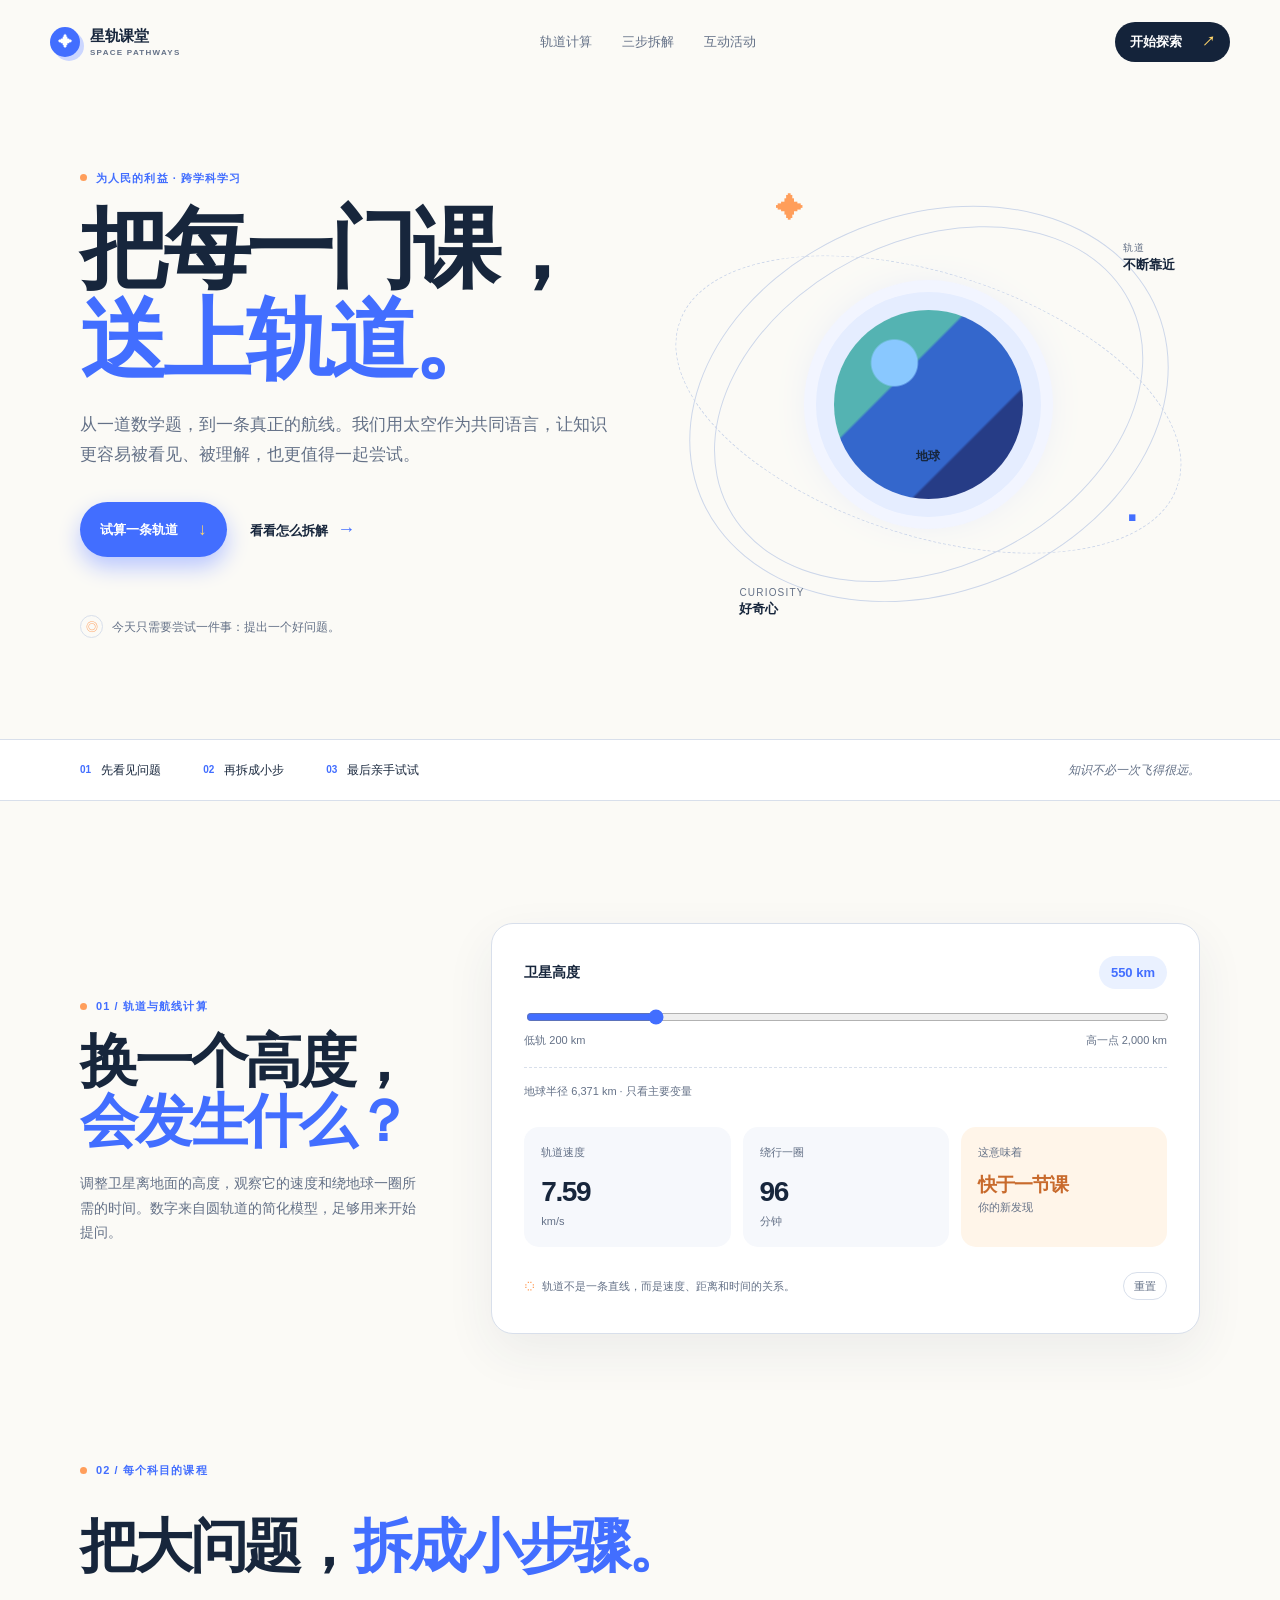
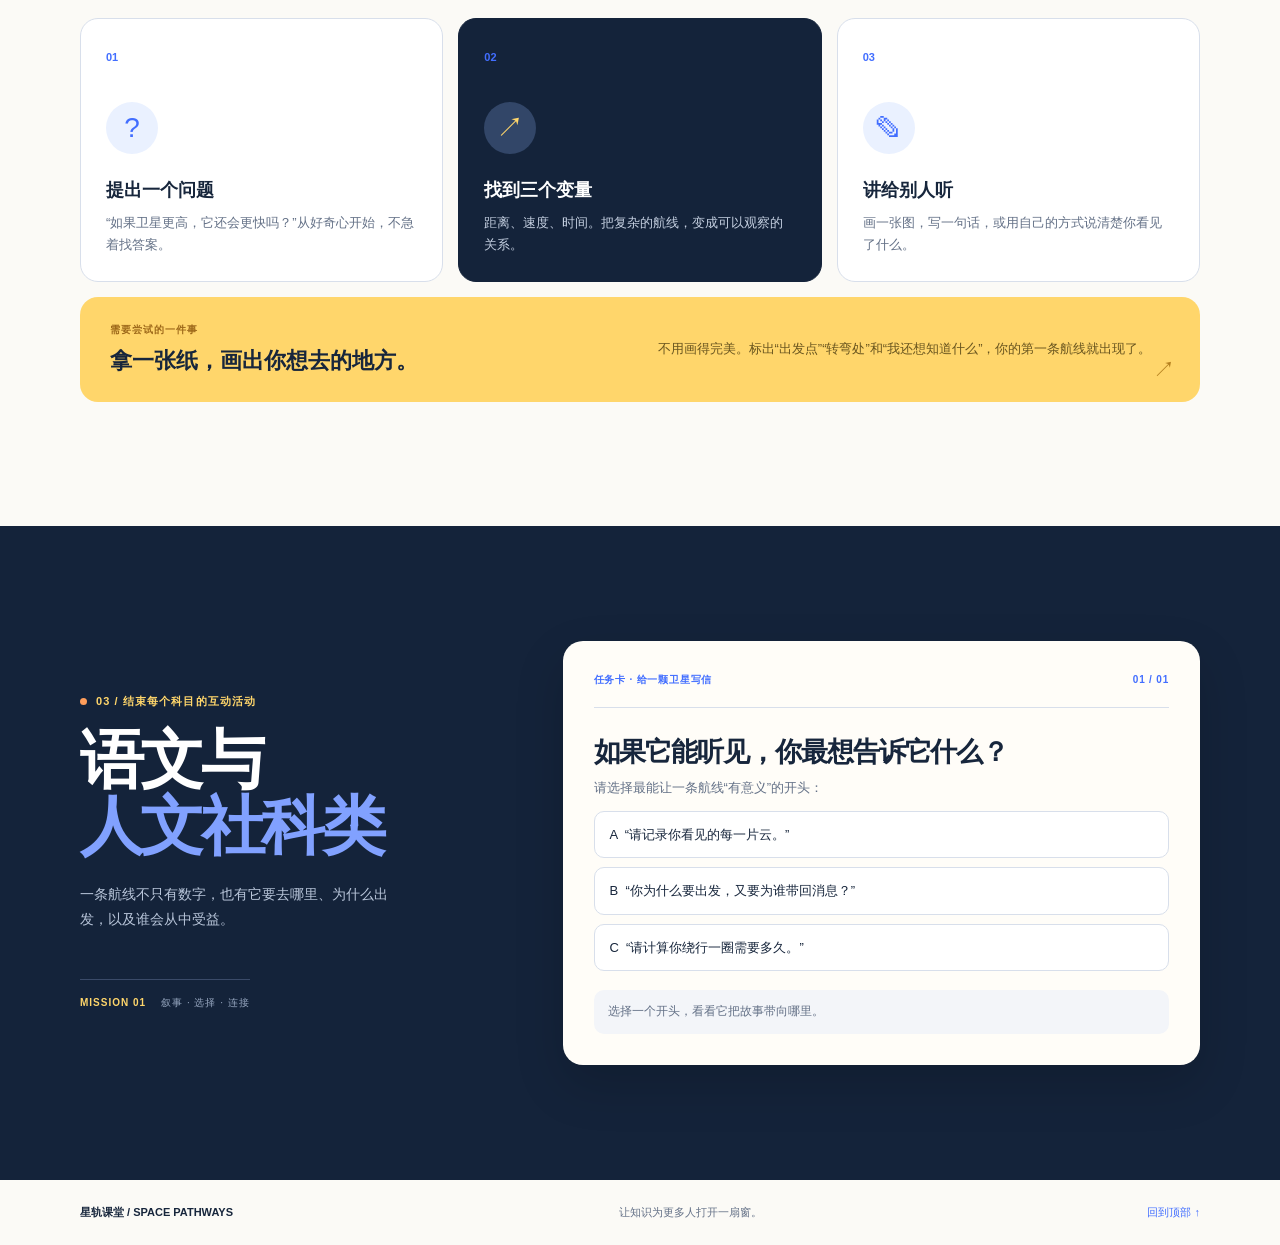
==== index.html @ 06137ce3 "Build orbit pathways learning site" ====
<!doctype html>
<html lang="zh-CN">
  <head>
    <meta charset="utf-8" />
    <meta name="viewport" content="width=device-width, initial-scale=1" />
    <meta name="description" content="星轨课堂：用轨道与航线计算，把每一门课连接到太空。" />
    <title>星轨课堂 · 把每一门课送上轨道</title>
    <link rel="stylesheet" href="public/styles.css" />
  </head>
  <body>
    <header class="site-header">
      <a class="brand" href="#top" aria-label="星轨课堂首页"><span class="brand-mark" aria-hidden="true">✦</span><span><strong>星轨课堂</strong><small>SPACE PATHWAYS</small></span></a>
      <nav class="nav" aria-label="主要导航"><a href="#calculator">轨道计算</a><a href="#steps">三步拆解</a><a href="#activity">互动活动</a></nav>
      <a class="header-cta" href="#calculator">开始探索 <span>↗</span></a>
    </header>
    <main id="top">
      <section class="hero section-wrap"><div class="hero-copy"><p class="eyebrow"><span></span> 为人民的利益 · 跨学科学习</p><h1>把每一门课，<em>送上轨道。</em></h1><p class="hero-lede">从一道数学题，到一条真正的航线。我们用太空作为共同语言，让知识更容易被看见、被理解，也更值得一起尝试。</p><div class="hero-actions"><a class="button button-primary" href="#calculator">试算一条轨道 <span>↓</span></a><a class="text-link" href="#steps">看看怎么拆解 <span>→</span></a></div><div class="hero-note"><span class="note-icon">◎</span> 今天只需要尝试一件事：提出一个好问题。</div></div><div class="orbit-art" aria-label="围绕地球运行的卫星示意图" role="img"><div class="orbit orbit-one"></div><div class="orbit orbit-two"></div><div class="orbit orbit-three"></div><div class="earth"><span>地球</span></div><div class="satellite satellite-one">✦</div><div class="satellite satellite-two">·</div><div class="art-label label-top">轨道<br /><strong>不断靠近</strong></div><div class="art-label label-bottom">CURIOSITY<br /><strong>好奇心</strong></div></div></section>
      <section class="signal-strip" aria-label="学习方式"><div><strong>01</strong><span>先看见问题</span></div><div><strong>02</strong><span>再拆成小步</span></div><div><strong>03</strong><span>最后亲手试试</span></div><p>知识不必一次飞得很远。</p></section>
      <section class="section-wrap calculator-section" id="calculator"><div class="section-heading"><p class="eyebrow"><span></span> 01 / 轨道与航线计算</p><h2>换一个高度，<br /><em>会发生什么？</em></h2><p>调整卫星离地面的高度，观察它的速度和绕地球一圈所需的时间。数字来自圆轨道的简化模型，足够用来开始提问。</p></div><div class="calculator-card"><div class="calculator-input"><div class="input-topline"><label for="altitude">卫星高度</label><output id="altitudeOutput">550 km</output></div><input id="altitude" type="range" min="200" max="2000" value="550" step="50" /><div class="range-labels"><span>低轨 200 km</span><span>高一点 2,000 km</span></div><div class="formula-note">地球半径 6,371 km · 只看主要变量</div></div><div class="readouts" aria-live="polite"><div class="readout"><span>轨道速度</span><strong id="speedOutput">7.59</strong><small>km/s</small></div><div class="readout"><span>绕行一圈</span><strong id="periodOutput">95</strong><small>分钟</small></div><div class="readout readout-accent"><span>这意味着</span><strong id="meaningOutput">快于一节课</strong><small>你的新发现</small></div></div><div class="calculator-footer"><span class="mini-orbit">◌</span> 轨道不是一条直线，而是速度、距离和时间的关系。 <button id="resetCalculator" class="small-button" type="button">重置</button></div></div></section>
      <section class="section-wrap steps-section" id="steps"><div class="section-heading compact"><p class="eyebrow"><span></span> 02 / 每个科目的课程</p><h2>把大问题，<em>拆成小步骤。</em></h2></div><div class="steps-grid"><article class="step-card"><span class="step-number">01</span><div class="step-symbol">?</div><h3>提出一个问题</h3><p>“如果卫星更高，它还会更快吗？”从好奇心开始，不急着找答案。</p></article><article class="step-card step-card-highlight"><span class="step-number">02</span><div class="step-symbol">↗</div><h3>找到三个变量</h3><p>距离、速度、时间。把复杂的航线，变成可以观察的关系。</p></article><article class="step-card"><span class="step-number">03</span><div class="step-symbol">✎</div><h3>讲给别人听</h3><p>画一张图，写一句话，或用自己的方式说清楚你看见了什么。</p></article></div><div class="try-banner"><div><span class="try-label">需要尝试的一件事</span><h3>拿一张纸，画出你想去的地方。</h3></div><p>不用画得完美。标出“出发点”“转弯处”和“我还想知道什么”，你的第一条航线就出现了。</p><span class="try-arrow" aria-hidden="true">↗</span></div></section>
      <section class="activity-section" id="activity"><div class="section-wrap activity-layout"><div class="activity-intro"><p class="eyebrow eyebrow-light"><span></span> 03 / 结束每个科目的互动活动</p><h2>语文与<br /><em>人文社科类</em></h2><p>一条航线不只有数字，也有它要去哪里、为什么出发，以及谁会从中受益。</p><div class="activity-tag">MISSION 01 <span>叙事 · 选择 · 连接</span></div></div><div class="mission-card"><div class="mission-topline"><span>任务卡 · 给一颗卫星写信</span><span>01 / 01</span></div><h3>如果它能听见，你最想告诉它什么？</h3><p class="mission-prompt">请选择最能让一条航线“有意义”的开头：</p><div class="choices" role="group" aria-label="选择一条开头"><button type="button" data-choice="a">A&nbsp; “请记录你看见的每一片云。”</button><button type="button" data-choice="b">B&nbsp; “你为什么要出发，又要为谁带回消息？”</button><button type="button" data-choice="c">C&nbsp; “请计算你绕行一圈需要多久。”</button></div><div id="missionResult" class="mission-result" aria-live="polite">选择一个开头，看看它把故事带向哪里。</div></div></div></section>
    </main>
    <footer class="site-footer section-wrap"><span>星轨课堂 / SPACE PATHWAYS</span><span>让知识为更多人打开一扇窗。</span><a href="#top">回到顶部 ↑</a></footer>
    <script src="public/app.js"></script>
  </body>
</html>
---- public/styles.css ----
:root { --ink:#17263c; --navy:#14233a; --blue:#426eff; --sky:#eaf1ff; --cream:#fbfaf6; --line:#d8dfeb; --muted:#647187; --orange:#ff9e5b; --yellow:#ffd66b; }
* { box-sizing:border-box; }
html { scroll-behavior:smooth; }
body { margin:0; color:var(--ink); background:var(--cream); font-family:Arial,"PingFang SC","Microsoft YaHei",sans-serif; line-height:1.5; }
a { color:inherit; text-decoration:none; } button,input { font:inherit; }
.site-header { display:flex; align-items:center; justify-content:space-between; gap:24px; max-width:1240px; margin:auto; padding:22px 30px; }
.brand { display:flex; align-items:center; gap:10px; letter-spacing:-.02em; }.brand strong { display:block; font-size:15px; }.brand small { display:block; color:var(--muted); font-size:8px; letter-spacing:.16em; font-weight:700; }.brand-mark { display:grid; place-items:center; width:30px; height:30px; color:white; background:var(--blue); border-radius:50%; font-size:15px; box-shadow:4px 4px 0 #cbd6ff; }
.nav { display:flex; gap:30px; color:var(--muted); font-size:13px; }.nav a:hover,.text-link:hover { color:var(--blue); }.header-cta,.button { display:inline-flex; align-items:center; justify-content:center; gap:20px; border-radius:99px; font-size:13px; font-weight:700; }.header-cta { padding:10px 15px; background:var(--navy); color:white; }.header-cta span { color:var(--yellow); }
.section-wrap { max-width:1180px; margin:auto; padding-left:30px; padding-right:30px; }.hero { display:grid; grid-template-columns:1.03fr .97fr; align-items:center; min-height:625px; padding-top:58px; padding-bottom:72px; }
.eyebrow { display:flex; align-items:center; gap:9px; margin:0 0 18px; color:var(--blue); font-size:11px; font-weight:800; letter-spacing:.1em; text-transform:uppercase; }.eyebrow > span { width:7px; height:7px; border-radius:50%; background:var(--orange); }
h1,h2,h3,p { margin-top:0; } h1,h2 { letter-spacing:-.055em; line-height:1.03; } h1 { max-width:630px; margin-bottom:25px; font-size:clamp(48px,7vw,88px); font-weight:700; } h1 em,h2 em { color:var(--blue); font-style:normal; }.hero-lede { max-width:530px; color:var(--muted); font-size:17px; line-height:1.75; }
.hero-actions { display:flex; align-items:center; gap:23px; margin-top:32px; }.button { padding:15px 20px; }.button-primary { background:var(--blue); color:white; box-shadow:0 10px 22px #b8c6ff; }.button-primary span { color:var(--yellow); font-size:17px; }.text-link { color:var(--ink); font-size:13px; font-weight:700; }.text-link span { margin-left:6px; color:var(--blue); font-size:18px; }.hero-note { display:flex; align-items:center; gap:9px; margin-top:58px; color:var(--muted); font-size:12px; }.note-icon { display:grid; place-items:center; width:23px; height:23px; border:1px solid var(--line); border-radius:50%; color:var(--orange); }
.orbit-art { position:relative; width:min(100%,525px); aspect-ratio:1; margin:auto; }.orbit { position:absolute; border:1px solid #cdd7ea; border-radius:50%; transform:rotate(-22deg); }.orbit-one { inset:14% 3%; }.orbit-two { inset:7% 19%; transform:rotate(63deg); }.orbit-three { inset:25% 0; transform:rotate(18deg); border-style:dashed; }.earth { position:absolute; display:grid; place-items:center; inset:32%; border-radius:50%; background:radial-gradient(circle at 32% 28%,#89c8ff 0 12%,transparent 13%),linear-gradient(135deg,#54b3b2 0 35%,#3467cc 36% 70%,#263c86 71%); box-shadow:0 0 0 18px #e5edff,0 0 0 30px #f2f5ff,0 0 55px #bfd0ff; color:white; font-size:12px; font-weight:700; }.earth span { transform:translateY(52px); color:var(--ink); }.satellite { position:absolute; display:grid; place-items:center; color:var(--orange); font-size:27px; font-weight:bold; }.satellite-one { top:9%; left:21%; }.satellite-two { right:10%; bottom:22%; color:var(--blue); font-size:45px; }.art-label { position:absolute; color:var(--muted); font-size:10px; letter-spacing:.12em; line-height:1.45; }.art-label strong { color:var(--ink); font-size:13px; letter-spacing:0; }.label-top { top:19%; right:3%; }.label-bottom { bottom:9%; left:14%; }
.signal-strip { display:flex; align-items:center; gap:42px; padding:21px max(30px,calc((100% - 1120px)/2)); border-top:1px solid var(--line); border-bottom:1px solid var(--line); background:white; }.signal-strip div { display:flex; align-items:center; gap:10px; font-size:12px; }.signal-strip strong { color:var(--blue); font-size:10px; }.signal-strip p { margin:0 0 0 auto; color:var(--muted); font-size:12px; font-style:italic; }
.calculator-section { display:grid; grid-template-columns:.65fr 1.35fr; gap:70px; align-items:center; padding-top:122px; padding-bottom:128px; }.section-heading h2 { margin-bottom:20px; font-size:clamp(37px,4.5vw,60px); }.section-heading > p:not(.eyebrow) { max-width:350px; color:var(--muted); font-size:14px; line-height:1.75; }.calculator-card { padding:32px; border:1px solid var(--line); border-radius:22px; background:white; box-shadow:0 18px 50px rgba(36,58,92,.07); }.input-topline { display:flex; justify-content:space-between; align-items:center; margin-bottom:18px; font-size:14px; font-weight:700; }.input-topline output { padding:7px 12px; border-radius:99px; background:var(--sky); color:var(--blue); font-size:13px; }.calculator-input input { width:100%; accent-color:var(--blue); }.range-labels,.formula-note { display:flex; justify-content:space-between; color:var(--muted); font-size:11px; }.formula-note { justify-content:flex-start; margin-top:18px; padding-top:15px; border-top:1px dashed var(--line); }.readouts { display:grid; grid-template-columns:repeat(3,1fr); gap:12px; margin-top:28px; }.readout { min-height:120px; padding:17px; border-radius:15px; background:#f6f8fc; }.readout span,.readout small { display:block; color:var(--muted); font-size:11px; }.readout strong { display:inline-block; margin:10px 5px 0 0; color:var(--ink); font-size:28px; letter-spacing:-.05em; }.readout-accent { background:#fff5e9; }.readout-accent strong { color:#c86a2c; font-size:19px; }.calculator-footer { display:flex; align-items:center; gap:8px; margin-top:24px; color:var(--muted); font-size:11px; }.mini-orbit { color:var(--orange); font-size:20px; }.small-button { margin-left:auto; padding:5px 10px; border:1px solid var(--line); border-radius:99px; color:var(--muted); background:white; cursor:pointer; font-size:11px; }.small-button:hover { color:var(--blue); border-color:var(--blue); }
.steps-section { padding-bottom:124px; }.section-heading.compact { display:flex; flex-wrap:wrap; align-items:end; justify-content:space-between; gap:20px; }.section-heading.compact .eyebrow { width:100%; }.section-heading.compact h2 { margin-bottom:0; }.steps-grid { display:grid; grid-template-columns:repeat(3,1fr); gap:15px; margin-top:42px; }.step-card { min-height:260px; padding:25px; border:1px solid var(--line); border-radius:18px; background:white; }.step-card-highlight { background:var(--navy); color:white; border-color:var(--navy); }.step-number { color:var(--blue); font-size:11px; font-weight:800; }.step-symbol { display:flex; align-items:center; justify-content:center; width:52px; height:52px; margin:34px 0 23px; border-radius:50%; background:var(--sky); color:var(--blue); font-size:28px; font-weight:300; }.step-card-highlight .step-symbol { background:#324668; color:var(--yellow); }.step-card h3 { margin-bottom:8px; font-size:18px; }.step-card p { margin:0; color:var(--muted); font-size:13px; line-height:1.7; }.step-card-highlight p { color:#c5d0e1; }.try-banner { position:relative; display:grid; grid-template-columns:1fr 1fr; gap:35px; align-items:center; margin-top:15px; padding:25px 30px; border-radius:18px; background:var(--yellow); }.try-label { display:block; margin-bottom:7px; color:#9e691a; font-size:10px; font-weight:800; letter-spacing:.1em; text-transform:uppercase; }.try-banner h3 { margin:0; font-size:22px; }.try-banner p { margin:0; color:#69551f; font-size:13px; line-height:1.7; }.try-arrow { position:absolute; right:25px; bottom:16px; color:#b58120; font-size:22px; }
.activity-section { overflow:hidden; color:white; background:var(--navy); }.activity-layout { display:grid; grid-template-columns:.75fr 1.25fr; gap:100px; align-items:center; padding-top:115px; padding-bottom:115px; }.eyebrow-light { color:var(--yellow); }.activity-intro h2 { margin-bottom:22px; font-size:clamp(42px,5vw,67px); }.activity-intro h2 em { color:#81a1ff; }.activity-intro > p:not(.eyebrow) { max-width:310px; color:#b8c5d9; font-size:14px; line-height:1.8; }.activity-tag { display:inline-flex; gap:15px; margin-top:33px; padding-top:15px; border-top:1px solid #3a4a68; color:var(--yellow); font-size:10px; font-weight:800; letter-spacing:.1em; }.activity-tag span { color:#96a6bf; font-weight:400; }.mission-card { padding:31px; color:var(--ink); background:#fffdf8; border-radius:20px; box-shadow:0 20px 50px rgba(0,0,0,.16); }.mission-topline { display:flex; justify-content:space-between; padding-bottom:20px; border-bottom:1px solid var(--line); color:var(--blue); font-size:10px; font-weight:800; letter-spacing:.08em; text-transform:uppercase; }.mission-card h3 { max-width:480px; margin:28px 0 10px; font-size:27px; letter-spacing:-.04em; line-height:1.2; }.mission-prompt { color:var(--muted); font-size:13px; }.choices { display:grid; gap:9px; }.choices button { padding:13px 15px; border:1px solid var(--line); border-radius:10px; background:white; color:var(--ink); text-align:left; cursor:pointer; font-size:13px; }.choices button:hover,.choices button.selected { border-color:var(--blue); background:var(--sky); color:var(--blue); }.mission-result { min-height:44px; margin-top:19px; padding:12px 14px; border-radius:10px; background:#f3f5f9; color:var(--muted); font-size:12px; line-height:1.6; }.mission-result.success { background:#fff3d4; color:#775d21; }
.site-footer { display:flex; justify-content:space-between; gap:20px; padding-top:24px; padding-bottom:24px; color:var(--muted); font-size:11px; }.site-footer span:first-child { color:var(--ink); font-weight:800; }.site-footer a { color:var(--blue); }
@media (max-width:800px) { .nav { display:none; }.hero,.calculator-section,.activity-layout { grid-template-columns:1fr; gap:45px; }.hero { padding-top:60px; }.orbit-art { width:min(100%,470px); }.calculator-section { padding-top:80px; padding-bottom:85px; }.activity-layout { padding-top:80px; padding-bottom:80px; }.signal-strip { gap:18px; flex-wrap:wrap; }.signal-strip p { width:100%; margin:0; }.activity-intro { max-width:500px; }.steps-section { padding-bottom:85px; } }
@media (max-width:560px) { .site-header { padding:18px 20px; }.header-cta { padding:9px 11px; font-size:11px; }.section-wrap { padding-left:20px; padding-right:20px; }.hero { min-height:auto; padding-top:55px; padding-bottom:65px; }.hero h1 { font-size:52px; }.hero-lede { font-size:15px; }.hero-actions { align-items:flex-start; flex-direction:column; gap:18px; }.hero-note { margin-top:35px; }.orbit-art { margin-top:5px; }.signal-strip { padding-left:20px; padding-right:20px; }.calculator-card,.mission-card { padding:22px; }.readouts { grid-template-columns:1fr; }.readout { min-height:auto; }.steps-grid { grid-template-columns:1fr; }.try-banner { grid-template-columns:1fr; gap:15px; padding:22px; }.mission-card h3 { font-size:23px; }.site-footer { align-items:flex-start; flex-direction:column; } }
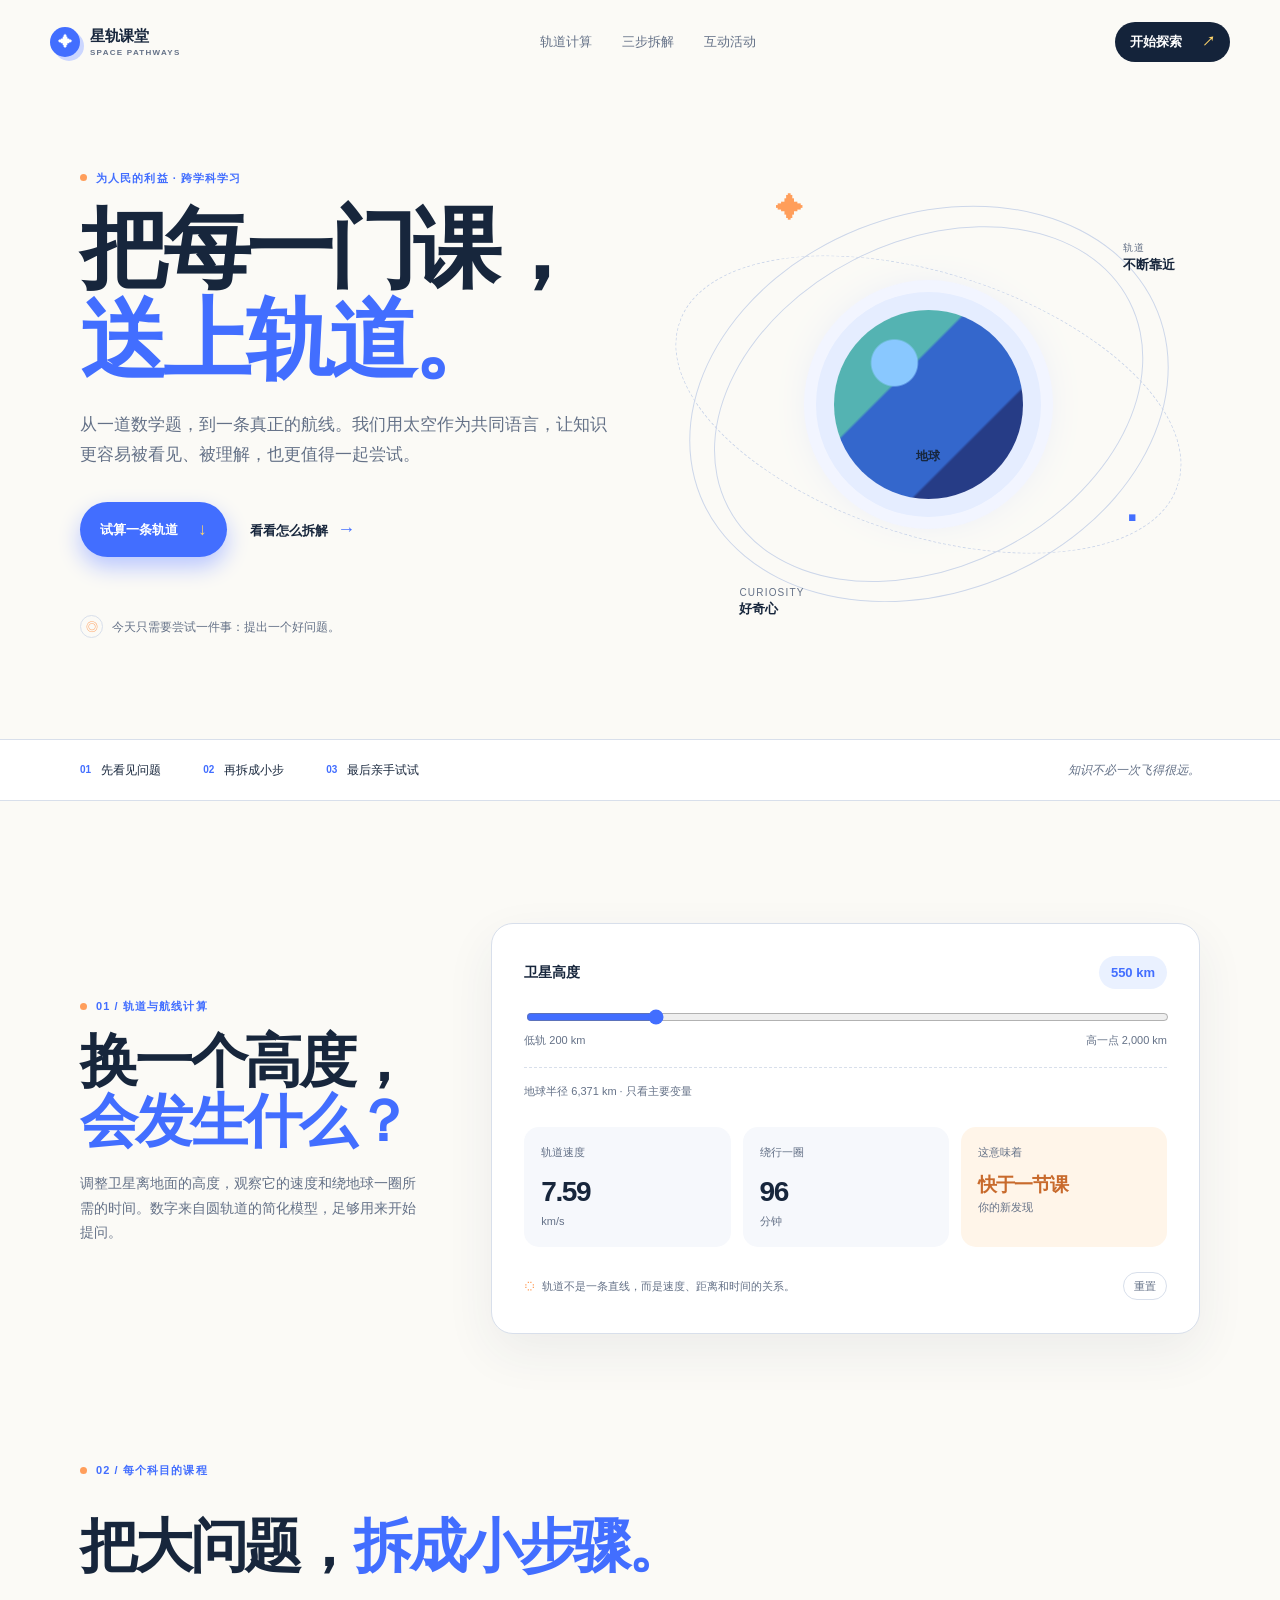
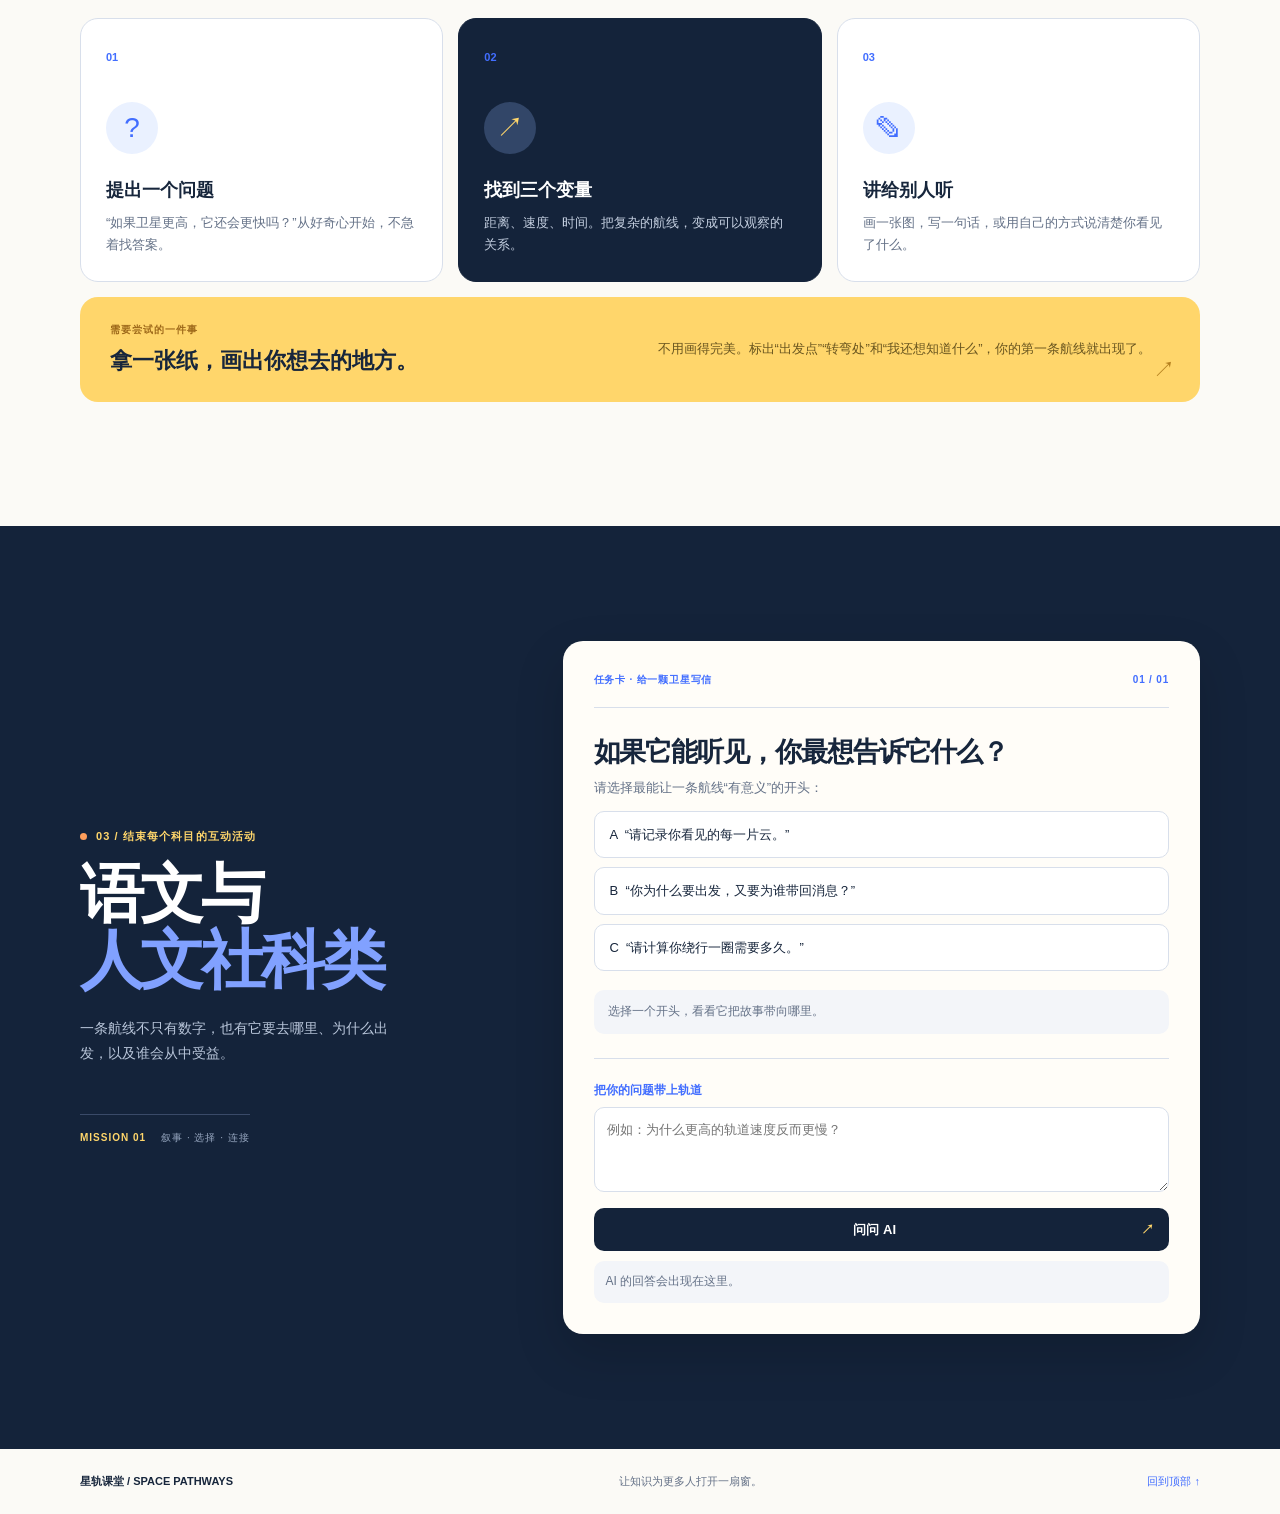
==== commit 802f2682: "Prepare Vercel AI function deployment" ====
--- a/index.html
+++ b/index.html
@@ -18,7 +18,7 @@
       <section class="signal-strip" aria-label="学习方式"><div><strong>01</strong><span>先看见问题</span></div><div><strong>02</strong><span>再拆成小步</span></div><div><strong>03</strong><span>最后亲手试试</span></div><p>知识不必一次飞得很远。</p></section>
       <section class="section-wrap calculator-section" id="calculator"><div class="section-heading"><p class="eyebrow"><span></span> 01 / 轨道与航线计算</p><h2>换一个高度，<br /><em>会发生什么？</em></h2><p>调整卫星离地面的高度，观察它的速度和绕地球一圈所需的时间。数字来自圆轨道的简化模型，足够用来开始提问。</p></div><div class="calculator-card"><div class="calculator-input"><div class="input-topline"><label for="altitude">卫星高度</label><output id="altitudeOutput">550 km</output></div><input id="altitude" type="range" min="200" max="2000" value="550" step="50" /><div class="range-labels"><span>低轨 200 km</span><span>高一点 2,000 km</span></div><div class="formula-note">地球半径 6,371 km · 只看主要变量</div></div><div class="readouts" aria-live="polite"><div class="readout"><span>轨道速度</span><strong id="speedOutput">7.59</strong><small>km/s</small></div><div class="readout"><span>绕行一圈</span><strong id="periodOutput">95</strong><small>分钟</small></div><div class="readout readout-accent"><span>这意味着</span><strong id="meaningOutput">快于一节课</strong><small>你的新发现</small></div></div><div class="calculator-footer"><span class="mini-orbit">◌</span> 轨道不是一条直线，而是速度、距离和时间的关系。 <button id="resetCalculator" class="small-button" type="button">重置</button></div></div></section>
       <section class="section-wrap steps-section" id="steps"><div class="section-heading compact"><p class="eyebrow"><span></span> 02 / 每个科目的课程</p><h2>把大问题，<em>拆成小步骤。</em></h2></div><div class="steps-grid"><article class="step-card"><span class="step-number">01</span><div class="step-symbol">?</div><h3>提出一个问题</h3><p>“如果卫星更高，它还会更快吗？”从好奇心开始，不急着找答案。</p></article><article class="step-card step-card-highlight"><span class="step-number">02</span><div class="step-symbol">↗</div><h3>找到三个变量</h3><p>距离、速度、时间。把复杂的航线，变成可以观察的关系。</p></article><article class="step-card"><span class="step-number">03</span><div class="step-symbol">✎</div><h3>讲给别人听</h3><p>画一张图，写一句话，或用自己的方式说清楚你看见了什么。</p></article></div><div class="try-banner"><div><span class="try-label">需要尝试的一件事</span><h3>拿一张纸，画出你想去的地方。</h3></div><p>不用画得完美。标出“出发点”“转弯处”和“我还想知道什么”，你的第一条航线就出现了。</p><span class="try-arrow" aria-hidden="true">↗</span></div></section>
-      <section class="activity-section" id="activity"><div class="section-wrap activity-layout"><div class="activity-intro"><p class="eyebrow eyebrow-light"><span></span> 03 / 结束每个科目的互动活动</p><h2>语文与<br /><em>人文社科类</em></h2><p>一条航线不只有数字，也有它要去哪里、为什么出发，以及谁会从中受益。</p><div class="activity-tag">MISSION 01 <span>叙事 · 选择 · 连接</span></div></div><div class="mission-card"><div class="mission-topline"><span>任务卡 · 给一颗卫星写信</span><span>01 / 01</span></div><h3>如果它能听见，你最想告诉它什么？</h3><p class="mission-prompt">请选择最能让一条航线“有意义”的开头：</p><div class="choices" role="group" aria-label="选择一条开头"><button type="button" data-choice="a">A&nbsp; “请记录你看见的每一片云。”</button><button type="button" data-choice="b">B&nbsp; “你为什么要出发，又要为谁带回消息？”</button><button type="button" data-choice="c">C&nbsp; “请计算你绕行一圈需要多久。”</button></div><div id="missionResult" class="mission-result" aria-live="polite">选择一个开头，看看它把故事带向哪里。</div></div></div></section>
+      <section class="activity-section" id="activity"><div class="section-wrap activity-layout"><div class="activity-intro"><p class="eyebrow eyebrow-light"><span></span> 03 / 结束每个科目的互动活动</p><h2>语文与<br /><em>人文社科类</em></h2><p>一条航线不只有数字，也有它要去哪里、为什么出发，以及谁会从中受益。</p><div class="activity-tag">MISSION 01 <span>叙事 · 选择 · 连接</span></div></div><div class="mission-card"><div class="mission-topline"><span>任务卡 · 给一颗卫星写信</span><span>01 / 01</span></div><h3>如果它能听见，你最想告诉它什么？</h3><p class="mission-prompt">请选择最能让一条航线“有意义”的开头：</p><div class="choices" role="group" aria-label="选择一条开头"><button type="button" data-choice="a">A&nbsp; “请记录你看见的每一片云。”</button><button type="button" data-choice="b">B&nbsp; “你为什么要出发，又要为谁带回消息？”</button><button type="button" data-choice="c">C&nbsp; “请计算你绕行一圈需要多久。”</button></div><div id="missionResult" class="mission-result" aria-live="polite">选择一个开头，看看它把故事带向哪里。</div><div class="ai-ask"><label for="aiQuestion">把你的问题带上轨道</label><textarea id="aiQuestion" rows="3" maxlength="12000" placeholder="例如：为什么更高的轨道速度反而更慢？"></textarea><button id="askAI" type="button">问问 AI <span>↗</span></button><div id="aiAnswer" class="ai-answer" aria-live="polite">AI 的回答会出现在这里。</div></div></div></div></section>
     </main>
     <footer class="site-footer section-wrap"><span>星轨课堂 / SPACE PATHWAYS</span><span>让知识为更多人打开一扇窗。</span><a href="#top">回到顶部 ↑</a></footer>
     <script src="public/app.js"></script>
--- a/public/styles.css
+++ b/public/styles.css
@@ -15,6 +15,7 @@
 .calculator-section { display:grid; grid-template-columns:.65fr 1.35fr; gap:70px; align-items:center; padding-top:122px; padding-bottom:128px; }.section-heading h2 { margin-bottom:20px; font-size:clamp(37px,4.5vw,60px); }.section-heading > p:not(.eyebrow) { max-width:350px; color:var(--muted); font-size:14px; line-height:1.75; }.calculator-card { padding:32px; border:1px solid var(--line); border-radius:22px; background:white; box-shadow:0 18px 50px rgba(36,58,92,.07); }.input-topline { display:flex; justify-content:space-between; align-items:center; margin-bottom:18px; font-size:14px; font-weight:700; }.input-topline output { padding:7px 12px; border-radius:99px; background:var(--sky); color:var(--blue); font-size:13px; }.calculator-input input { width:100%; accent-color:var(--blue); }.range-labels,.formula-note { display:flex; justify-content:space-between; color:var(--muted); font-size:11px; }.formula-note { justify-content:flex-start; margin-top:18px; padding-top:15px; border-top:1px dashed var(--line); }.readouts { display:grid; grid-template-columns:repeat(3,1fr); gap:12px; margin-top:28px; }.readout { min-height:120px; padding:17px; border-radius:15px; background:#f6f8fc; }.readout span,.readout small { display:block; color:var(--muted); font-size:11px; }.readout strong { display:inline-block; margin:10px 5px 0 0; color:var(--ink); font-size:28px; letter-spacing:-.05em; }.readout-accent { background:#fff5e9; }.readout-accent strong { color:#c86a2c; font-size:19px; }.calculator-footer { display:flex; align-items:center; gap:8px; margin-top:24px; color:var(--muted); font-size:11px; }.mini-orbit { color:var(--orange); font-size:20px; }.small-button { margin-left:auto; padding:5px 10px; border:1px solid var(--line); border-radius:99px; color:var(--muted); background:white; cursor:pointer; font-size:11px; }.small-button:hover { color:var(--blue); border-color:var(--blue); }
 .steps-section { padding-bottom:124px; }.section-heading.compact { display:flex; flex-wrap:wrap; align-items:end; justify-content:space-between; gap:20px; }.section-heading.compact .eyebrow { width:100%; }.section-heading.compact h2 { margin-bottom:0; }.steps-grid { display:grid; grid-template-columns:repeat(3,1fr); gap:15px; margin-top:42px; }.step-card { min-height:260px; padding:25px; border:1px solid var(--line); border-radius:18px; background:white; }.step-card-highlight { background:var(--navy); color:white; border-color:var(--navy); }.step-number { color:var(--blue); font-size:11px; font-weight:800; }.step-symbol { display:flex; align-items:center; justify-content:center; width:52px; height:52px; margin:34px 0 23px; border-radius:50%; background:var(--sky); color:var(--blue); font-size:28px; font-weight:300; }.step-card-highlight .step-symbol { background:#324668; color:var(--yellow); }.step-card h3 { margin-bottom:8px; font-size:18px; }.step-card p { margin:0; color:var(--muted); font-size:13px; line-height:1.7; }.step-card-highlight p { color:#c5d0e1; }.try-banner { position:relative; display:grid; grid-template-columns:1fr 1fr; gap:35px; align-items:center; margin-top:15px; padding:25px 30px; border-radius:18px; background:var(--yellow); }.try-label { display:block; margin-bottom:7px; color:#9e691a; font-size:10px; font-weight:800; letter-spacing:.1em; text-transform:uppercase; }.try-banner h3 { margin:0; font-size:22px; }.try-banner p { margin:0; color:#69551f; font-size:13px; line-height:1.7; }.try-arrow { position:absolute; right:25px; bottom:16px; color:#b58120; font-size:22px; }
 .activity-section { overflow:hidden; color:white; background:var(--navy); }.activity-layout { display:grid; grid-template-columns:.75fr 1.25fr; gap:100px; align-items:center; padding-top:115px; padding-bottom:115px; }.eyebrow-light { color:var(--yellow); }.activity-intro h2 { margin-bottom:22px; font-size:clamp(42px,5vw,67px); }.activity-intro h2 em { color:#81a1ff; }.activity-intro > p:not(.eyebrow) { max-width:310px; color:#b8c5d9; font-size:14px; line-height:1.8; }.activity-tag { display:inline-flex; gap:15px; margin-top:33px; padding-top:15px; border-top:1px solid #3a4a68; color:var(--yellow); font-size:10px; font-weight:800; letter-spacing:.1em; }.activity-tag span { color:#96a6bf; font-weight:400; }.mission-card { padding:31px; color:var(--ink); background:#fffdf8; border-radius:20px; box-shadow:0 20px 50px rgba(0,0,0,.16); }.mission-topline { display:flex; justify-content:space-between; padding-bottom:20px; border-bottom:1px solid var(--line); color:var(--blue); font-size:10px; font-weight:800; letter-spacing:.08em; text-transform:uppercase; }.mission-card h3 { max-width:480px; margin:28px 0 10px; font-size:27px; letter-spacing:-.04em; line-height:1.2; }.mission-prompt { color:var(--muted); font-size:13px; }.choices { display:grid; gap:9px; }.choices button { padding:13px 15px; border:1px solid var(--line); border-radius:10px; background:white; color:var(--ink); text-align:left; cursor:pointer; font-size:13px; }.choices button:hover,.choices button.selected { border-color:var(--blue); background:var(--sky); color:var(--blue); }.mission-result { min-height:44px; margin-top:19px; padding:12px 14px; border-radius:10px; background:#f3f5f9; color:var(--muted); font-size:12px; line-height:1.6; }.mission-result.success { background:#fff3d4; color:#775d21; }
+.ai-ask { margin-top:24px; padding-top:22px; border-top:1px solid var(--line); }.ai-ask label { display:block; margin-bottom:8px; color:var(--blue); font-size:12px; font-weight:800; }.ai-ask textarea { width:100%; margin:0 0 9px; padding:12px; border:1px solid var(--line); border-radius:10px; resize:vertical; color:var(--ink); background:white; font:inherit; font-size:13px; line-height:1.5; }.ai-ask textarea:focus { outline:3px solid #cbd7ff; border-color:var(--blue); }.ai-ask button { width:100%; padding:12px 15px; border:0; border-radius:10px; background:var(--navy); color:white; cursor:pointer; font-size:13px; font-weight:800; }.ai-ask button:hover { background:var(--blue); }.ai-ask button:disabled { opacity:.6; cursor:wait; }.ai-ask button span { float:right; color:var(--yellow); }.ai-answer { min-height:42px; margin-top:10px; padding:11px 12px; border-radius:10px; background:#f3f5f9; color:var(--muted); font-size:12px; line-height:1.6; white-space:pre-wrap; }.ai-answer.ready { background:#eaf1ff; color:var(--ink); }.ai-answer.error { background:#fff0ef; color:#a52e2e; }
 .site-footer { display:flex; justify-content:space-between; gap:20px; padding-top:24px; padding-bottom:24px; color:var(--muted); font-size:11px; }.site-footer span:first-child { color:var(--ink); font-weight:800; }.site-footer a { color:var(--blue); }
 @media (max-width:800px) { .nav { display:none; }.hero,.calculator-section,.activity-layout { grid-template-columns:1fr; gap:45px; }.hero { padding-top:60px; }.orbit-art { width:min(100%,470px); }.calculator-section { padding-top:80px; padding-bottom:85px; }.activity-layout { padding-top:80px; padding-bottom:80px; }.signal-strip { gap:18px; flex-wrap:wrap; }.signal-strip p { width:100%; margin:0; }.activity-intro { max-width:500px; }.steps-section { padding-bottom:85px; } }
 @media (max-width:560px) { .site-header { padding:18px 20px; }.header-cta { padding:9px 11px; font-size:11px; }.section-wrap { padding-left:20px; padding-right:20px; }.hero { min-height:auto; padding-top:55px; padding-bottom:65px; }.hero h1 { font-size:52px; }.hero-lede { font-size:15px; }.hero-actions { align-items:flex-start; flex-direction:column; gap:18px; }.hero-note { margin-top:35px; }.orbit-art { margin-top:5px; }.signal-strip { padding-left:20px; padding-right:20px; }.calculator-card,.mission-card { padding:22px; }.readouts { grid-template-columns:1fr; }.readout { min-height:auto; }.steps-grid { grid-template-columns:1fr; }.try-banner { grid-template-columns:1fr; gap:15px; padding:22px; }.mission-card h3 { font-size:23px; }.site-footer { align-items:flex-start; flex-direction:column; } }
